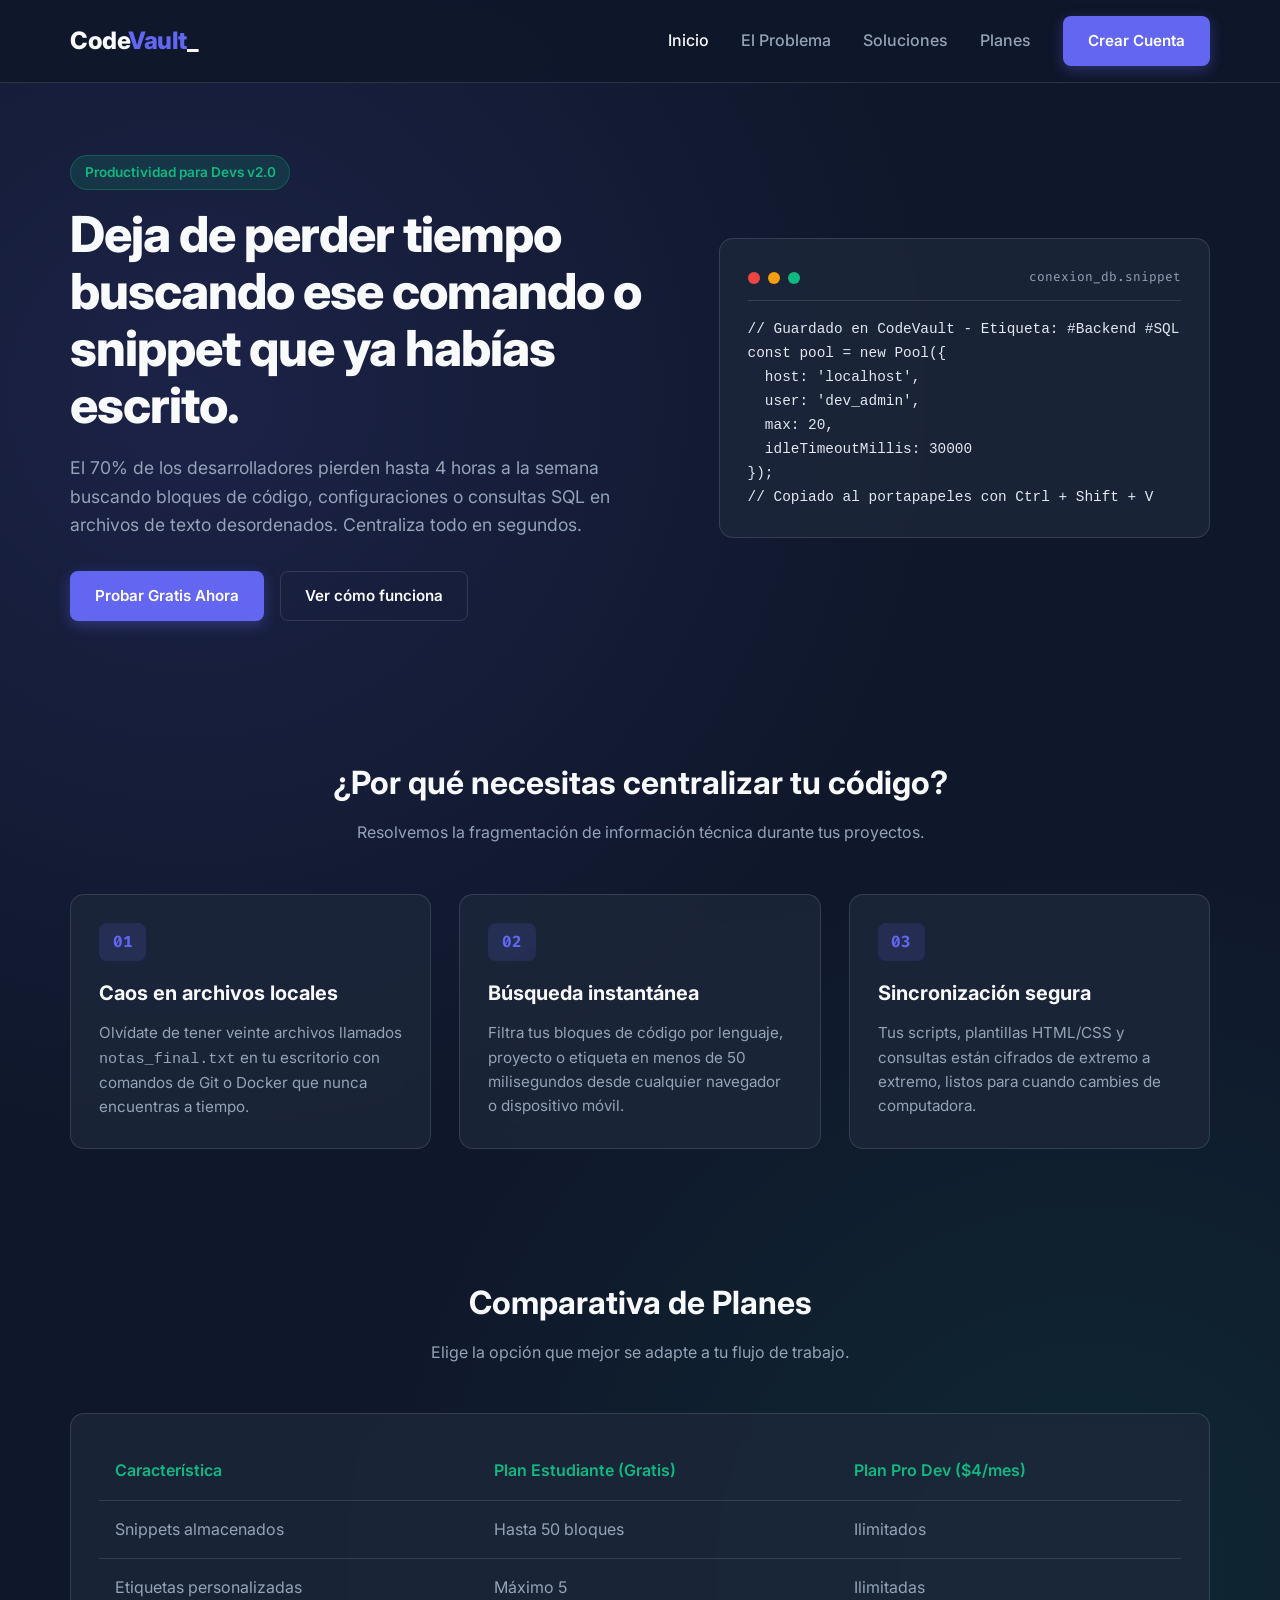
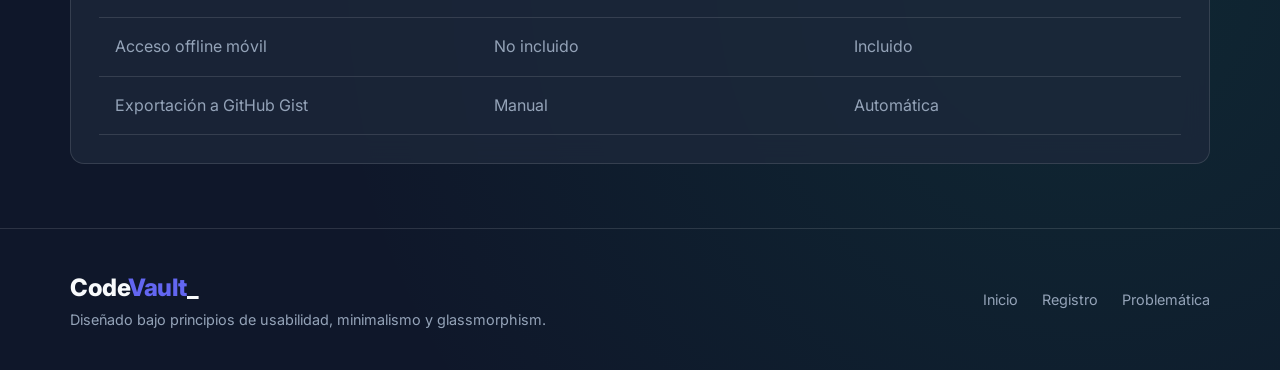
==== index.html @ 7f3944ed "Agregación de proyecto personal IHC" ====
<!DOCTYPE html>
<html lang="es">
<head>
    <meta charset="UTF-8">
    <meta name="viewport" content="width=device-width, initial-scale=1.0">
    <title>CodeVault | Gestor de Snippets para Desarrolladores</title>
    <!-- Tipografías legibles con jerarquía visual -->
    <link href="https://fonts.googleapis.com/css2?family=Inter:wght@400;600;800&family=Fira+Code:wght@400;500&display=swap" rel="stylesheet">
    <!-- Los dos archivos CSS requeridos -->
    <link rel="stylesheet" href="global.css">
    <link rel="stylesheet" href="pages.css">
</head>
<body>

    <header class="navbar">
        <div class="container nav-container">
            <a href="index.html" class="logo">Code<span>Vault</span>_</a>
            
            <!-- Truco CSS para Menú Hamburguesa sin JS -->
            <input type="checkbox" id="menu-toggle" class="menu-checkbox">
            <label for="menu-toggle" class="hamburger-btn" aria-label="Abrir menú">
                <span class="bar"></span>
                <span class="bar"></span>
                <span class="bar"></span>
            </label>

            <nav class="nav-menu">
                <ul class="nav-list">
                    <li><a href="index.html" class="active">Inicio</a></li>
                    <li><a href="#problema">El Problema</a></li>
                    <li><a href="#funciones">Soluciones</a></li>
                    <li><a href="#planes">Planes</a></li>
                    <li><a href="registro.html" class="btn btn-primary">Crear Cuenta</a></li>
                </ul>
            </nav>
        </div>
    </header>

    <main>
        <!-- Hero Section -->
        <section class="hero container">
            <div class="hero-content">
                <span class="badge">Productividad para Devs v2.0</span>
                <h1>Deja de perder tiempo buscando ese comando o snippet que ya habías escrito.</h1>
                <p>El 70% de los desarrolladores pierden hasta 4 horas a la semana buscando bloques de código, configuraciones o consultas SQL en archivos de texto desordenados. Centraliza todo en segundos.</p>
                <div class="hero-btns">
                    <a href="registro.html" class="btn btn-primary">Probar Gratis Ahora</a>
                    <a href="#problema" class="btn btn-outline">Ver cómo funciona</a>
                </div>
            </div>

            <div class="hero-visual glass-card">
                <div class="code-header">
                    <span class="dot red"></span>
                    <span class="dot yellow"></span>
                    <span class="dot green"></span>
                    <span class="filename">conexion_db.snippet</span>
                </div>
                <pre><code>// Guardado en CodeVault - Etiqueta: #Backend #SQL
const pool = new Pool({
  host: 'localhost',
  user: 'dev_admin',
  max: 20,
  idleTimeoutMillis: 30000
});
// Copiado al portapapeles con Ctrl + Shift + V</code></pre>
            </div>
        </section>

        <!-- Sección El Problema y Solución -->
        <section id="problema" class="section container">
            <div class="section-header">
                <h2>¿Por qué necesitas centralizar tu código?</h2>
                <p>Resolvemos la fragmentación de información técnica durante tus proyectos.</p>
            </div>

            <div class="grid-cards">
                <article class="glass-card feature-card">
                    <div class="icon-box">01</div>
                    <h3>Caos en archivos locales</h3>
                    <p>Olvídate de tener veinte archivos llamados <code>notas_final.txt</code> en tu escritorio con comandos de Git o Docker que nunca encuentras a tiempo.</p>
                </article>

                <article class="glass-card feature-card" id="funciones">
                    <div class="icon-box">02</div>
                    <h3>Búsqueda instantánea</h3>
                    <p>Filtra tus bloques de código por lenguaje, proyecto o etiqueta en menos de 50 milisegundos desde cualquier navegador o dispositivo móvil.</p>
                </article>

                <article class="glass-card feature-card">
                    <div class="icon-box">03</div>
                    <h3>Sincronización segura</h3>
                    <p>Tus scripts, plantillas HTML/CSS y consultas están cifrados de extremo a extremo, listos para cuando cambies de computadora.</p>
                </article>
            </div>
        </section>

        <!-- Sección Tabla Comparativa (Principio básico HTML) -->
        <section id="planes" class="section container">
            <div class="section-header">
                <h2>Comparativa de Planes</h2>
                <p>Elige la opción que mejor se adapte a tu flujo de trabajo.</p>
            </div>

            <div class="table-responsive glass-card">
                <table class="pricing-table">
                    <thead>
                        <tr>
                            <th>Característica</th>
                            <th>Plan Estudiante (Gratis)</th>
                            <th>Plan Pro Dev ($4/mes)</th>
                        </tr>
                    </thead>
                    <tbody>
                        <tr>
                            <td>Snippets almacenados</td>
                            <td>Hasta 50 bloques</td>
                            <td>Ilimitados</td>
                        </tr>
                        <tr>
                            <td>Etiquetas personalizadas</td>
                            <td>Máximo 5</td>
                            <td>Ilimitadas</td>
                        </tr>
                        <tr>
                            <td>Acceso offline móvil</td>
                            <td>No incluido</td>
                            <td>Incluido</td>
                        </tr>
                        <tr>
                            <td>Exportación a GitHub Gist</td>
                            <td>Manual</td>
                            <td>Automática</td>
                        </tr>
                    </tbody>
                </table>
            </div>
        </section>
    </main>

    <footer class="footer">
        <div class="container footer-content">
            <div>
                <a href="index.html" class="logo">Code<span>Vault</span>_</a>
                <p>Diseñado bajo principios de usabilidad, minimalismo y glassmorphism.</p>
            </div>
            <div class="footer-links">
                <a href="index.html">Inicio</a>
                <a href="registro.html">Registro</a>
                <a href="#problema">Problemática</a>
            </div>
        </div>
    </footer>

</body>
</html>
---- global.css ----
/* ==========================================================================
   1. VARIABLES Y PSICOLOGÍA DEL COLOR
   - Azul Oscuro (#0F172A): Seguridad, tecnología y reducción de fatiga visual.
   - Índigo (#6366F1): Innovación, enfoque e inteligencia.
   - Esmeralda (#10B981): Acción positiva, éxito y claridad en llamados a la acción.
   ========================================================================== */
:root {
    --bg-main: #0f172a;
    --bg-glass: rgba(30, 41, 59, 0.75);
    --text-primary: #f8fafc;
    --text-secondary: #94a3b8;
    --accent-indigo: #6366f1;
    --accent-indigo-hover: #4f46e5;
    --accent-emerald: #10b981;
    --border-glass: rgba(255, 255, 255, 0.12);
    --font-sans: 'Inter', system-ui, -apple-system, sans-serif;
    --font-mono: 'Fira Code', monospace;
}

* {
    margin: 0;
    padding: 0;
    box-sizing: border-box;
}

html {
    scroll-behavior: smooth;
}

body {
    font-family: var(--font-sans);
    background-color: var(--bg-main);
    background-image: radial-gradient(circle at 15% 20%, rgba(99, 102, 241, 0.15) 0%, transparent 40%),
                      radial-gradient(circle at 85% 80%, rgba(16, 185, 129, 0.1) 0%, transparent 40%);
    color: var(--text-primary);
    line-height: 1.6;
    min-height: 100vh;
    display: flex;
    flex-direction: column;
}

.container {
    width: 90%;
    max-width: 1140px;
    margin: 0 auto;
}

/* ==========================================================================
   2. BOTONES Y ELEMENTOS COMUNES (Jerarquía Visual)
   ========================================================================== */
.btn {
    display: inline-block;
    padding: 0.75rem 1.5rem;
    border-radius: 8px;
    font-weight: 600;
    text-decoration: none;
    transition: all 0.25s ease;
    cursor: pointer;
    border: 1px solid transparent;
    font-size: 0.95rem;
    text-align: center;
}

.btn-primary {
    background-color: var(--accent-indigo);
    color: #ffffff;
    box-shadow: 0 4px 14px rgba(99, 102, 241, 0.35);
}

.btn-primary:hover {
    background-color: var(--accent-indigo-hover);
    transform: translateY(-2px);
}

.btn-outline {
    background-color: transparent;
    border-color: var(--border-glass);
    color: var(--text-primary);
}

.btn-outline:hover {
    background-color: rgba(255, 255, 255, 0.05);
    border-color: var(--text-secondary);
}

.badge {
    display: inline-block;
    padding: 0.35rem 0.85rem;
    background: rgba(16, 185, 129, 0.15);
    color: var(--accent-emerald);
    border: 1px solid rgba(16, 185, 129, 0.3);
    border-radius: 50px;
    font-size: 0.85rem;
    font-weight: 600;
    margin-bottom: 1rem;
}

/* Tendencia de diseño: Glassmorphism */
.glass-card {
    background: var(--bg-glass);
    backdrop-filter: blur(12px);
    -webkit-backdrop-filter: blur(12px);
    border: 1px solid var(--border-glass);
    border-radius: 14px;
    padding: 1.75rem;
}

/* ==========================================================================
   3. NAVBAR Y MENÚ HAMBURGUESA (100% CSS, SIN JAVASCRIPT)
   ========================================================================== */
.navbar {
    position: sticky;
    top: 0;
    z-index: 100;
    background: rgba(15, 23, 42, 0.85);
    backdrop-filter: blur(10px);
    border-bottom: 1px solid var(--border-glass);
    padding: 1rem 0;
}

.nav-container {
    display: flex;
    justify-content: space-between;
    align-items: center;
}

.logo {
    font-size: 1.5rem;
    font-weight: 800;
    color: var(--text-primary);
    text-decoration: none;
    letter-spacing: -0.5px;
}

.logo span {
    color: var(--accent-indigo);
}

.nav-list {
    display: flex;
    align-items: center;
    list-style: none;
    gap: 2rem;
}

.nav-list a:not(.btn) {
    color: var(--text-secondary);
    text-decoration: none;
    font-weight: 500;
    transition: color 0.2s;
}

.nav-list a:not(.btn):hover,
.nav-list a.active:not(.btn) {
    color: var(--text-primary);
}

/* Ocultar el checkbox del menú hamburguesa */
.menu-checkbox {
    display: none;
}

.hamburger-btn {
    display: none;
    flex-direction: column;
    gap: 5px;
    cursor: pointer;
    padding: 5px;
}

.hamburger-btn .bar {
    width: 26px;
    height: 3px;
    background-color: var(--text-primary);
    border-radius: 3px;
    transition: all 0.3s ease;
}

/* ==========================================================================
   4. FOOTER
   ========================================================================== */
.footer {
    margin-top: auto;
    border-top: 1px solid var(--border-glass);
    padding: 2.5rem 0;
    color: var(--text-secondary);
    font-size: 0.9rem;
}

.footer-content {
    display: flex;
    justify-content: space-between;
    align-items: center;
    flex-wrap: wrap;
    gap: 1.5rem;
}

.footer-links {
    display: flex;
    gap: 1.5rem;
}

.footer-links a {
    color: var(--text-secondary);
    text-decoration: none;
}

.footer-links a:hover {
    color: var(--text-primary);
}

/* ==========================================================================
   5. MEDIA QUERIES (Menú Móvil Hamburguesa)
   ========================================================================== */
@media (max-width: 768px) {
    .hamburger-btn {
        display: flex;
    }

    .nav-menu {
        position: absolute;
        top: 100%;
        left: 0;
        width: 100%;
        background: #0f172a;
        border-bottom: 1px solid var(--border-glass);
        max-height: 0;
        overflow: hidden;
        transition: max-height 0.35s ease-out;
    }

    .nav-list {
        flex-direction: column;
        padding: 1.5rem;
        gap: 1.25rem;
        align-items: stretch;
        text-align: center;
    }

    /* Cuando se hace clic en el label, el checkbox se marca y despliega el menú */
    .menu-checkbox:checked ~ .nav-menu {
        max-height: 380px;
    }

    /* Animación de las barras a una "X" */
    .menu-checkbox:checked ~ .hamburger-btn .bar:nth-child(1) {
        transform: translateY(8px) rotate(45deg);
    }
    .menu-checkbox:checked ~ .hamburger-btn .bar:nth-child(2) {
        opacity: 0;
    }
    .menu-checkbox:checked ~ .hamburger-btn .bar:nth-child(3) {
        transform: translateY(-8px) rotate(-45deg);
    }
}
---- pages.css ----
/* ==========================================================================
   1. SECCIÓN HERO Y BLOQUE DE CÓDIGO
   ========================================================================== */
.hero {
    display: grid;
    grid-template-columns: 1.1fr 0.9fr;
    gap: 3rem;
    align-items: center;
    padding: 4.5rem 0;
}

.hero-content h1 {
    font-size: clamp(2rem, 4vw, 3.1rem);
    font-weight: 800;
    line-height: 1.15;
    margin-bottom: 1.25rem;
    letter-spacing: -1px;
}

.hero-content p {
    color: var(--text-secondary);
    font-size: 1.1rem;
    margin-bottom: 2rem;
}

.hero-btns {
    display: flex;
    gap: 1rem;
    flex-wrap: wrap;
}

.code-header {
    display: flex;
    align-items: center;
    gap: 8px;
    margin-bottom: 1rem;
    padding-bottom: 0.75rem;
    border-bottom: 1px solid var(--border-glass);
}

.dot {
    width: 12px;
    height: 12px;
    border-radius: 50%;
}
.dot.red { background-color: #ef4444; }
.dot.yellow { background-color: #f59e0b; }
.dot.green { background-color: #10b981; }

.filename {
    margin-left: auto;
    font-family: var(--font-mono);
    font-size: 0.8rem;
    color: var(--text-secondary);
}

pre {
    overflow-x: auto;
    font-family: var(--font-mono);
    font-size: 0.9rem;
    color: #e2e8f0;
}

/* ==========================================================================
   2. GRILLA DE CARACTERÍSTICAS Y TABLA
   ========================================================================== */
.section {
    padding: 4rem 0;
}

.section-header {
    text-align: center;
    max-width: 650px;
    margin: 0 auto 3rem;
}

.section-header h2 {
    font-size: 2rem;
    margin-bottom: 0.75rem;
}

.section-header p {
    color: var(--text-secondary);
}

.grid-cards {
    display: grid;
    grid-template-columns: repeat(auto-fit, minmax(280px, 1fr));
    gap: 1.75rem;
}

.feature-card .icon-box {
    display: inline-block;
    font-family: var(--font-mono);
    font-weight: 700;
    color: var(--accent-indigo);
    background: rgba(99, 102, 241, 0.15);
    padding: 0.4rem 0.85rem;
    border-radius: 8px;
    margin-bottom: 1rem;
}

.feature-card h3 {
    margin-bottom: 0.75rem;
    font-size: 1.25rem;
}

.feature-card p {
    color: var(--text-secondary);
    font-size: 0.95rem;
}

/* Tabla responsive */
.table-responsive {
    overflow-x: auto;
}

.pricing-table {
    width: 100%;
    border-collapse: collapse;
    text-align: left;
}

.pricing-table th,
.pricing-table td {
    padding: 1rem;
    border-bottom: 1px solid var(--border-glass);
}

.pricing-table th {
    color: var(--accent-emerald);
    font-weight: 600;
}

.pricing-table td {
    color: var(--text-secondary);
}

/* ==========================================================================
   3. PÁGINA DE REGISTRO Y FORMULARIO
   ========================================================================== */
.form-wrapper {
    display: grid;
    grid-template-columns: 1fr 1fr;
    gap: 3.5rem;
    align-items: start;
}

.form-info h1 {
    font-size: 2.25rem;
    line-height: 1.2;
    margin-bottom: 1rem;
}

.form-info p {
    color: var(--text-secondary);
    margin-bottom: 2rem;
}

.benefit-list {
    list-style: none;
    display: flex;
    flex-direction: column;
    gap: 1rem;
}

.auth-form h2 {
    margin-bottom: 1.5rem;
    font-size: 1.5rem;
}

.form-group {
    margin-bottom: 1.25rem;
    display: flex;
    flex-direction: column;
    gap: 0.5rem;
}

.form-group label,
.fieldset-radio legend {
    font-size: 0.9rem;
    font-weight: 600;
    color: var(--text-primary);
}

.form-group input[type="text"],
.form-group input[type="email"],
.form-group select,
.form-group textarea {
    width: 100%;
    padding: 0.75rem 1rem;
    border-radius: 8px;
    border: 1px solid var(--border-glass);
    background: rgba(15, 23, 42, 0.7);
    color: var(--text-primary);
    font-family: var(--font-sans);
    font-size: 0.95rem;
}

.form-group input:focus,
.form-group select:focus,
.form-group textarea:focus {
    outline: none;
    border-color: var(--accent-indigo);
}

.fieldset-radio {
    border: 1px solid var(--border-glass);
    border-radius: 8px;
    padding: 0.75rem 1rem;
    display: flex;
    flex-direction: row;
    gap: 1.5rem;
}

.radio-label {
    display: flex;
    align-items: center;
    gap: 0.5rem;
    cursor: pointer;
    font-weight: 400 !important;
}

.checkbox-group {
    flex-direction: row;
    align-items: center;
    gap: 0.75rem;
}

.btn-block {
    width: 100%;
    margin-top: 0.5rem;
}

/* ==========================================================================
   4. RESPONSIVE DESIGN (Móviles y Tablets)
   ========================================================================== */
@media (max-width: 860px) {
    .hero,
    .form-wrapper {
        grid-template-columns: 1fr;
        gap: 2.5rem;
    }

    .hero {
        padding: 2.5rem 0;
        text-align: center;
    }

    .hero-btns {
        justify-content: center;
    }

    .code-header {
        text-align: left;
    }

    pre {
        text-align: left;
    }
}
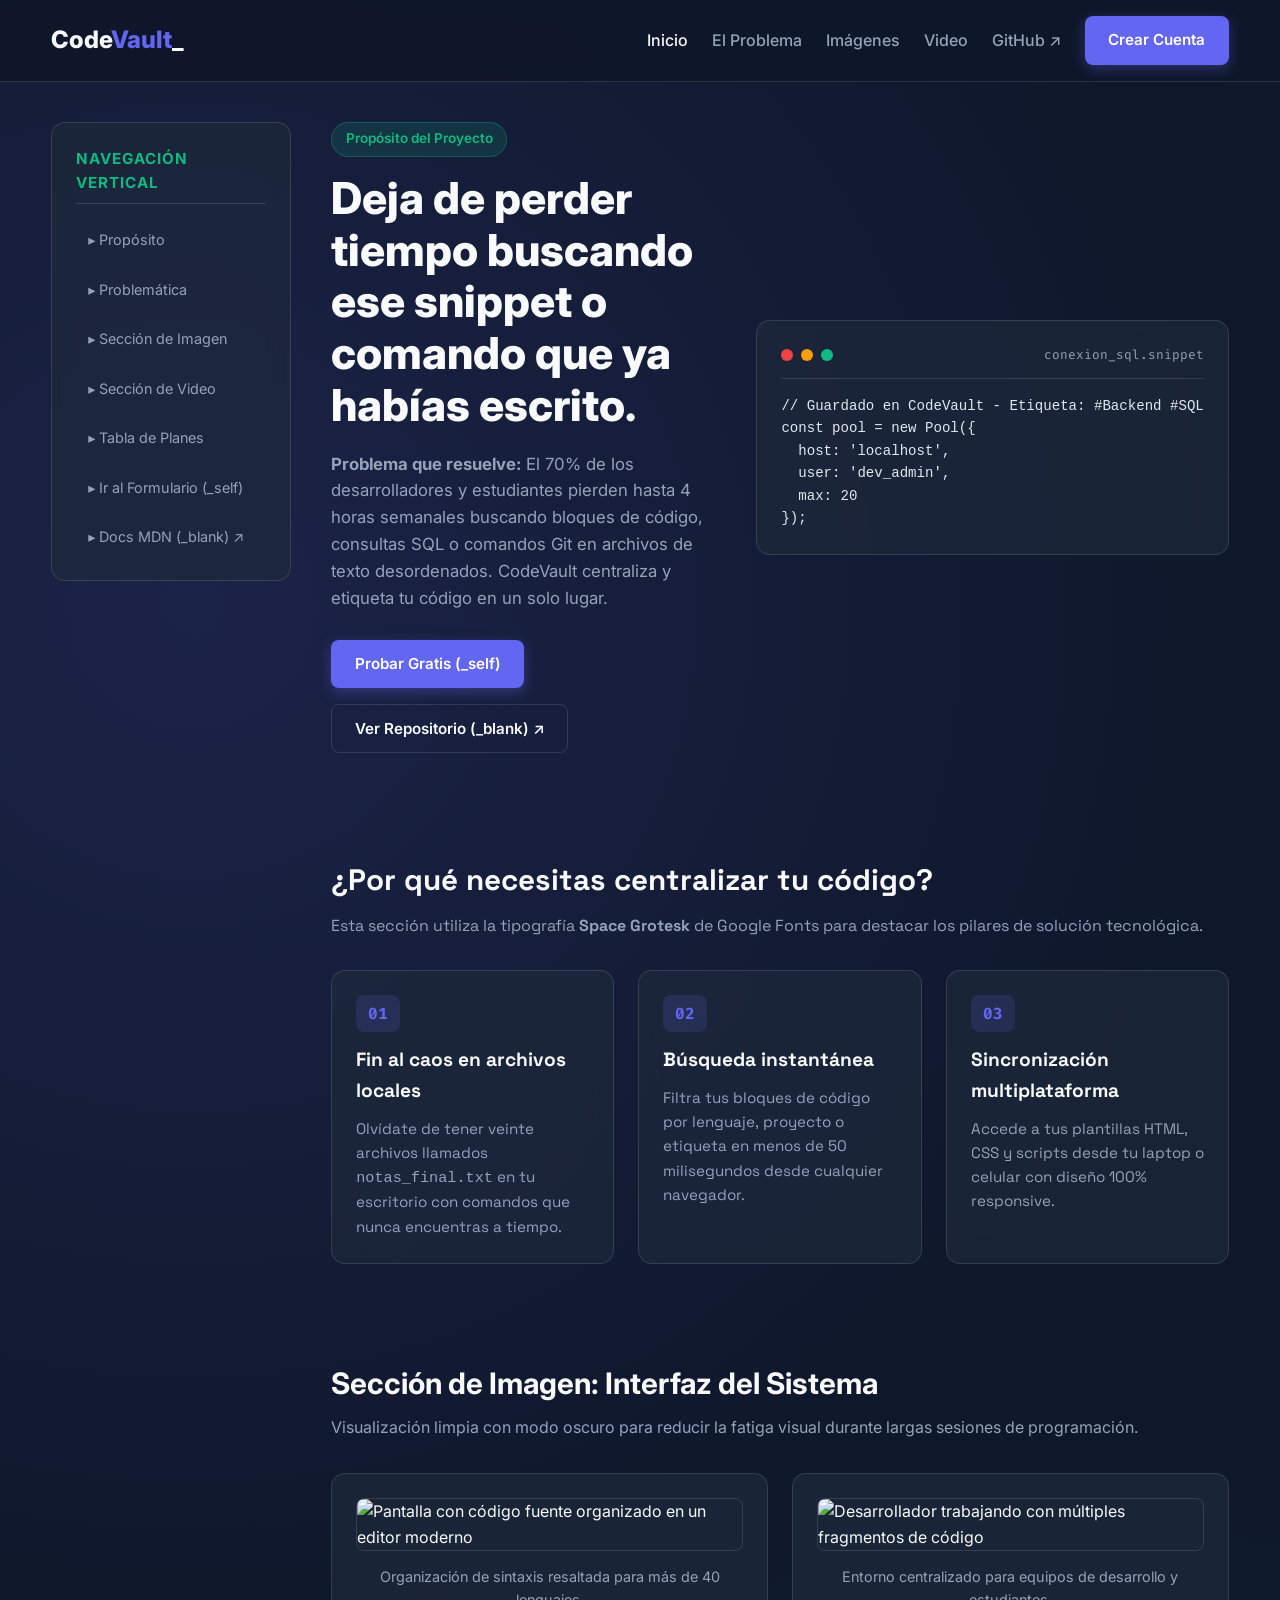
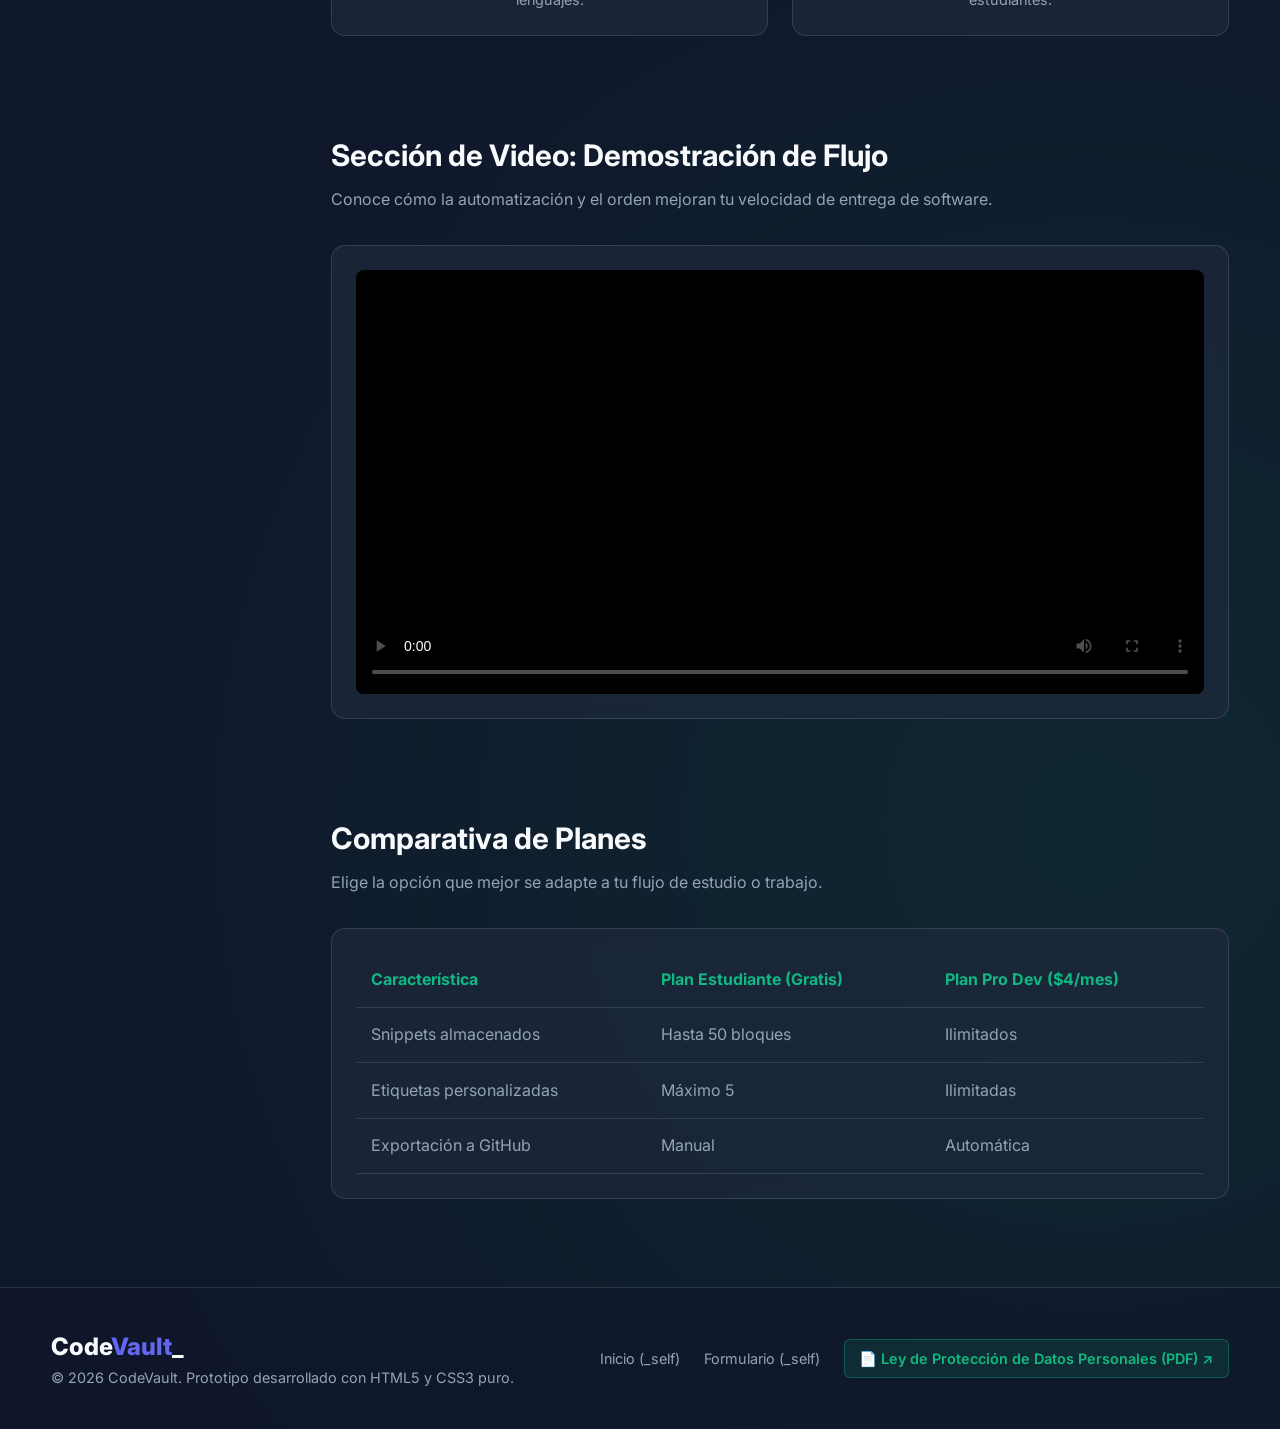
==== commit bb372cc1: "Prototipo Landing Page completo" ====
--- a/index.html
+++ b/index.html
@@ -4,19 +4,19 @@
     <meta charset="UTF-8">
     <meta name="viewport" content="width=device-width, initial-scale=1.0">
     <title>CodeVault | Gestor de Snippets para Desarrolladores</title>
-    <!-- Tipografías legibles con jerarquía visual -->
-    <link href="https://fonts.googleapis.com/css2?family=Inter:wght@400;600;800&family=Fira+Code:wght@400;500&display=swap" rel="stylesheet">
-    <!-- Los dos archivos CSS requeridos -->
+    <!-- Google Fonts: Inter (General), Space Grotesk (Sección Problema) y Fira Code (Código) -->
+    <link href="https://fonts.googleapis.com/css2?family=Fira+Code:wght@400;500&family=Inter:wght@400;600;800&family=Space+Grotesk:wght@500;700&display=swap" rel="stylesheet">
+    <!-- 2 Hojas de estilo -->
     <link rel="stylesheet" href="global.css">
     <link rel="stylesheet" href="pages.css">
 </head>
 <body>
 
+    <!-- MENÚ HORIZONTAL + MENÚ HAMBURGUESA -->
     <header class="navbar">
         <div class="container nav-container">
-            <a href="index.html" class="logo">Code<span>Vault</span>_</a>
+            <a href="index.html" target="_self" class="logo">Code<span>Vault</span>_</a>
             
-            <!-- Truco CSS para Menú Hamburguesa sin JS -->
             <input type="checkbox" id="menu-toggle" class="menu-checkbox">
             <label for="menu-toggle" class="hamburger-btn" aria-label="Abrir menú">
                 <span class="bar"></span>
@@ -24,130 +24,183 @@
                 <span class="bar"></span>
             </label>
 
-            <nav class="nav-menu">
+            <nav class="nav-menu" aria-label="Menú Principal Horizontal">
                 <ul class="nav-list">
-                    <li><a href="index.html" class="active">Inicio</a></li>
-                    <li><a href="#problema">El Problema</a></li>
-                    <li><a href="#funciones">Soluciones</a></li>
-                    <li><a href="#planes">Planes</a></li>
-                    <li><a href="registro.html" class="btn btn-primary">Crear Cuenta</a></li>
+                    <li><a href="index.html" target="_self" class="active">Inicio</a></li>
+                    <li><a href="#problema" target="_self">El Problema</a></li>
+                    <li><a href="#galeria" target="_self">Imágenes</a></li>
+                    <li><a href="#demo" target="_self">Video</a></li>
+                    <li><a href="https://github.com/" target="_blank" rel="noopener noreferrer">GitHub ↗</a></li>
+                    <li><a href="registro.html" target="_self" class="btn btn-primary">Crear Cuenta</a></li>
                 </ul>
             </nav>
         </div>
     </header>
 
-    <main>
-        <!-- Hero Section -->
-        <section class="hero container">
-            <div class="hero-content">
-                <span class="badge">Productividad para Devs v2.0</span>
-                <h1>Deja de perder tiempo buscando ese comando o snippet que ya habías escrito.</h1>
-                <p>El 70% de los desarrolladores pierden hasta 4 horas a la semana buscando bloques de código, configuraciones o consultas SQL en archivos de texto desordenados. Centraliza todo en segundos.</p>
-                <div class="hero-btns">
-                    <a href="registro.html" class="btn btn-primary">Probar Gratis Ahora</a>
-                    <a href="#problema" class="btn btn-outline">Ver cómo funciona</a>
-                </div>
-            </div>
-
-            <div class="hero-visual glass-card">
-                <div class="code-header">
-                    <span class="dot red"></span>
-                    <span class="dot yellow"></span>
-                    <span class="dot green"></span>
-                    <span class="filename">conexion_db.snippet</span>
-                </div>
-                <pre><code>// Guardado en CodeVault - Etiqueta: #Backend #SQL
+    <!-- LAYOUT CON MENÚ VERTICAL + CONTENIDO PRINCIPAL -->
+    <div class="container main-layout">
+        
+        <!-- MENÚ VERTICAL (SIDEBAR) -->
+        <aside class="vertical-sidebar glass-card">
+            <h2 class="sidebar-title">Navegación Vertical</h2>
+            <nav aria-label="Menú Secundario Vertical">
+                <ul class="vertical-nav-list">
+                    <li><a href="#inicio" target="_self">▸ Propósito</a></li>
+                    <li><a href="#problema" target="_self">▸ Problemática</a></li>
+                    <li><a href="#galeria" target="_self">▸ Sección de Imagen</a></li>
+                    <li><a href="#demo" target="_self">▸ Sección de Video</a></li>
+                    <li><a href="#planes" target="_self">▸ Tabla de Planes</a></li>
+                    <li><a href="registro.html" target="_self">▸ Ir al Formulario (_self)</a></li>
+                    <li><a href="https://developer.mozilla.org/es/" target="_blank" rel="noopener noreferrer">▸ Docs MDN (_blank) ↗</a></li>
+                </ul>
+            </nav>
+        </aside>
+
+        <main class="content-area">
+            <!-- HERO: PROPÓSITO Y PROBLEMA QUE RESUELVE -->
+            <section id="inicio" class="hero">
+                <div class="hero-content">
+                    <span class="badge">Propósito del Proyecto</span>
+                    <h1>Deja de perder tiempo buscando ese snippet o comando que ya habías escrito.</h1>
+                    <p><strong>Problema que resuelve:</strong> El 70% de los desarrolladores y estudiantes pierden hasta 4 horas semanales buscando bloques de código, consultas SQL o comandos Git en archivos de texto desordenados. CodeVault centraliza y etiqueta tu código en un solo lugar.</p>
+                    <div class="hero-btns">
+                        <!-- Enlace con target="_self" -->
+                        <a href="registro.html" target="_self" class="btn btn-primary">Probar Gratis (_self)</a>
+                        <!-- Enlace con target="_blank" -->
+                        <a href="https://github.com/" target="_blank" rel="noopener noreferrer" class="btn btn-outline">Ver Repositorio (_blank) ↗</a>
+                    </div>
+                </div>
+
+                <div class="hero-visual glass-card">
+                    <div class="code-header">
+                        <span class="dot red"></span>
+                        <span class="dot yellow"></span>
+                        <span class="dot green"></span>
+                        <span class="filename">conexion_sql.snippet</span>
+                    </div>
+                    <pre><code>// Guardado en CodeVault - Etiqueta: #Backend #SQL
 const pool = new Pool({
   host: 'localhost',
   user: 'dev_admin',
-  max: 20,
-  idleTimeoutMillis: 30000
-});
-// Copiado al portapapeles con Ctrl + Shift + V</code></pre>
-            </div>
-        </section>
-
-        <!-- Sección El Problema y Solución -->
-        <section id="problema" class="section container">
-            <div class="section-header">
-                <h2>¿Por qué necesitas centralizar tu código?</h2>
-                <p>Resolvemos la fragmentación de información técnica durante tus proyectos.</p>
-            </div>
-
-            <div class="grid-cards">
-                <article class="glass-card feature-card">
-                    <div class="icon-box">01</div>
-                    <h3>Caos en archivos locales</h3>
-                    <p>Olvídate de tener veinte archivos llamados <code>notas_final.txt</code> en tu escritorio con comandos de Git o Docker que nunca encuentras a tiempo.</p>
-                </article>
-
-                <article class="glass-card feature-card" id="funciones">
-                    <div class="icon-box">02</div>
-                    <h3>Búsqueda instantánea</h3>
-                    <p>Filtra tus bloques de código por lenguaje, proyecto o etiqueta en menos de 50 milisegundos desde cualquier navegador o dispositivo móvil.</p>
-                </article>
-
-                <article class="glass-card feature-card">
-                    <div class="icon-box">03</div>
-                    <h3>Sincronización segura</h3>
-                    <p>Tus scripts, plantillas HTML/CSS y consultas están cifrados de extremo a extremo, listos para cuando cambies de computadora.</p>
-                </article>
-            </div>
-        </section>
-
-        <!-- Sección Tabla Comparativa (Principio básico HTML) -->
-        <section id="planes" class="section container">
-            <div class="section-header">
-                <h2>Comparativa de Planes</h2>
-                <p>Elige la opción que mejor se adapte a tu flujo de trabajo.</p>
-            </div>
-
-            <div class="table-responsive glass-card">
-                <table class="pricing-table">
-                    <thead>
-                        <tr>
-                            <th>Característica</th>
-                            <th>Plan Estudiante (Gratis)</th>
-                            <th>Plan Pro Dev ($4/mes)</th>
-                        </tr>
-                    </thead>
-                    <tbody>
-                        <tr>
-                            <td>Snippets almacenados</td>
-                            <td>Hasta 50 bloques</td>
-                            <td>Ilimitados</td>
-                        </tr>
-                        <tr>
-                            <td>Etiquetas personalizadas</td>
-                            <td>Máximo 5</td>
-                            <td>Ilimitadas</td>
-                        </tr>
-                        <tr>
-                            <td>Acceso offline móvil</td>
-                            <td>No incluido</td>
-                            <td>Incluido</td>
-                        </tr>
-                        <tr>
-                            <td>Exportación a GitHub Gist</td>
-                            <td>Manual</td>
-                            <td>Automática</td>
-                        </tr>
-                    </tbody>
-                </table>
-            </div>
-        </section>
-    </main>
-
+  max: 20
+});</code></pre>
+                </div>
+            </section>
+
+            <!-- SECCIÓN CON FUENTE DIFERENTE DE GOOGLE FONTS (Space Grotesk) -->
+            <section id="problema" class="section special-font-section">
+                <div class="section-header">
+                    <h2>¿Por qué necesitas centralizar tu código?</h2>
+                    <p>Esta sección utiliza la tipografía <strong>Space Grotesk</strong> de Google Fonts para destacar los pilares de solución tecnológica.</p>
+                </div>
+
+                <div class="grid-cards">
+                    <article class="glass-card feature-card">
+                        <div class="icon-box">01</div>
+                        <h3>Fin al caos en archivos locales</h3>
+                        <p>Olvídate de tener veinte archivos llamados <code>notas_final.txt</code> en tu escritorio con comandos que nunca encuentras a tiempo.</p>
+                    </article>
+
+                    <article class="glass-card feature-card">
+                        <div class="icon-box">02</div>
+                        <h3>Búsqueda instantánea</h3>
+                        <p>Filtra tus bloques de código por lenguaje, proyecto o etiqueta en menos de 50 milisegundos desde cualquier navegador.</p>
+                    </article>
+
+                    <article class="glass-card feature-card">
+                        <div class="icon-box">03</div>
+                        <h3>Sincronización multiplataforma</h3>
+                        <p>Accede a tus plantillas HTML, CSS y scripts desde tu laptop o celular con diseño 100% responsive.</p>
+                    </article>
+                </div>
+            </section>
+
+            <!-- SECCIÓN DE IMAGEN -->
+            <section id="galeria" class="section">
+                <div class="section-header">
+                    <h2>Sección de Imagen: Interfaz del Sistema</h2>
+                    <p>Visualización limpia con modo oscuro para reducir la fatiga visual durante largas sesiones de programación.</p>
+                </div>
+
+                <div class="image-grid">
+                    <figure class="glass-card image-card">
+                        <img src="https://images.unsplash.com/photo-1555066931-4365d14bab8c?auto=format&fit=crop&w=800&q=80" alt="Pantalla con código fuente organizado en un editor moderno">
+                        <figcaption>Organización de sintaxis resaltada para más de 40 lenguajes.</figcaption>
+                    </figure>
+                    <figure class="glass-card image-card">
+                        <img src="https://images.unsplash.com/photo-1461749280684-dccba630e2f6?auto=format&fit=crop&w=800&q=80" alt="Desarrollador trabajando con múltiples fragmentos de código">
+                        <figcaption>Entorno centralizado para equipos de desarrollo y estudiantes.</figcaption>
+                    </figure>
+                </div>
+            </section>
+
+            <!-- SECCIÓN DE VIDEO -->
+            <section id="demo" class="section">
+                <div class="section-header">
+                    <h2>Sección de Video: Demostración de Flujo</h2>
+                    <p>Conoce cómo la automatización y el orden mejoran tu velocidad de entrega de software.</p>
+                </div>
+
+                <div class="glass-card video-wrapper">
+                    <video controls preload="metadata" poster="https://images.unsplash.com/photo-1526374965328-7f61d4dc18c5?auto=format&fit=crop&w=1000&q=80">
+                        <source src="https://www.w3schools.com/html/mov_bbb.mp4" type="video/mp4">
+                        Tu navegador no soporta la reproducción de video HTML5.
+                    </video>
+                </div>
+            </section>
+
+            <!-- TABLA COMPARATIVA -->
+            <section id="planes" class="section">
+                <div class="section-header">
+                    <h2>Comparativa de Planes</h2>
+                    <p>Elige la opción que mejor se adapte a tu flujo de estudio o trabajo.</p>
+                </div>
+
+                <div class="table-responsive glass-card">
+                    <table class="pricing-table">
+                        <thead>
+                            <tr>
+                                <th>Característica</th>
+                                <th>Plan Estudiante (Gratis)</th>
+                                <th>Plan Pro Dev ($4/mes)</th>
+                            </tr>
+                        </thead>
+                        <tbody>
+                            <tr>
+                                <td>Snippets almacenados</td>
+                                <td>Hasta 50 bloques</td>
+                                <td>Ilimitados</td>
+                            </tr>
+                            <tr>
+                                <td>Etiquetas personalizadas</td>
+                                <td>Máximo 5</td>
+                                <td>Ilimitadas</td>
+                            </tr>
+                            <tr>
+                                <td>Exportación a GitHub</td>
+                                <td>Manual</td>
+                                <td>Automática</td>
+                            </tr>
+                        </tbody>
+                    </table>
+                </div>
+            </section>
+        </main>
+    </div>
+
+    <!-- PIE DE PÁGINA CON EL PDF DE LA LEY DE PROTECCIÓN DE DATOS -->
     <footer class="footer">
         <div class="container footer-content">
             <div>
-                <a href="index.html" class="logo">Code<span>Vault</span>_</a>
-                <p>Diseñado bajo principios de usabilidad, minimalismo y glassmorphism.</p>
+                <a href="index.html" target="_self" class="logo">Code<span>Vault</span>_</a>
+                <p>© 2026 CodeVault. Prototipo desarrollado con HTML5 y CSS3 puro.</p>
             </div>
             <div class="footer-links">
-                <a href="index.html">Inicio</a>
-                <a href="registro.html">Registro</a>
-                <a href="#problema">Problemática</a>
+                <a href="index.html" target="_self">Inicio (_self)</a>
+                <a href="registro.html" target="_self">Formulario (_self)</a>
+                <a href="https://www.minjus.gob.pe/wp-content/uploads/2013/04/LEY-29733.pdf" target="_blank" rel="noopener noreferrer" class="pdf-link">
+                    📄 Ley de Protección de Datos Personales (PDF) ↗
+                </a>
             </div>
         </div>
     </footer>
--- a/global.css
+++ b/global.css
@@ -1,9 +1,3 @@
-/* ==========================================================================
-   1. VARIABLES Y PSICOLOGÍA DEL COLOR
-   - Azul Oscuro (#0F172A): Seguridad, tecnología y reducción de fatiga visual.
-   - Índigo (#6366F1): Innovación, enfoque e inteligencia.
-   - Esmeralda (#10B981): Acción positiva, éxito y claridad en llamados a la acción.
-   ========================================================================== */
 :root {
     --bg-main: #0f172a;
     --bg-glass: rgba(30, 41, 59, 0.75);
@@ -14,6 +8,7 @@
     --accent-emerald: #10b981;
     --border-glass: rgba(255, 255, 255, 0.12);
     --font-sans: 'Inter', system-ui, -apple-system, sans-serif;
+    --font-special: 'Space Grotesk', sans-serif;
     --font-mono: 'Fira Code', monospace;
 }
 
@@ -40,17 +35,20 @@
 }
 
 .container {
-    width: 90%;
-    max-width: 1140px;
+    width: 92%;
+    max-width: 1200px;
     margin: 0 auto;
 }
 
-/* ==========================================================================
-   2. BOTONES Y ELEMENTOS COMUNES (Jerarquía Visual)
-   ========================================================================== */
+/* Fuente diferente de Google Fonts aplicada a una sección específica */
+.special-font-section {
+    font-family: var(--font-special);
+}
+
+/* Botones y utilidades */
 .btn {
     display: inline-block;
-    padding: 0.75rem 1.5rem;
+    padding: 0.7rem 1.4rem;
     border-radius: 8px;
     font-weight: 600;
     text-decoration: none;
@@ -95,24 +93,23 @@
     margin-bottom: 1rem;
 }
 
-/* Tendencia de diseño: Glassmorphism */
 .glass-card {
     background: var(--bg-glass);
     backdrop-filter: blur(12px);
     -webkit-backdrop-filter: blur(12px);
     border: 1px solid var(--border-glass);
     border-radius: 14px;
-    padding: 1.75rem;
+    padding: 1.5rem;
 }
 
 /* ==========================================================================
-   3. NAVBAR Y MENÚ HAMBURGUESA (100% CSS, SIN JAVASCRIPT)
+   MENÚ HORIZONTAL Y MENÚ HAMBURGUESA (SIN JS)
    ========================================================================== */
 .navbar {
     position: sticky;
     top: 0;
     z-index: 100;
-    background: rgba(15, 23, 42, 0.85);
+    background: rgba(15, 23, 42, 0.9);
     backdrop-filter: blur(10px);
     border-bottom: 1px solid var(--border-glass);
     padding: 1rem 0;
@@ -129,7 +126,6 @@
     font-weight: 800;
     color: var(--text-primary);
     text-decoration: none;
-    letter-spacing: -0.5px;
 }
 
 .logo span {
@@ -140,7 +136,7 @@
     display: flex;
     align-items: center;
     list-style: none;
-    gap: 2rem;
+    gap: 1.5rem;
 }
 
 .nav-list a:not(.btn) {
@@ -155,7 +151,6 @@
     color: var(--text-primary);
 }
 
-/* Ocultar el checkbox del menú hamburguesa */
 .menu-checkbox {
     display: none;
 }
@@ -177,7 +172,57 @@
 }
 
 /* ==========================================================================
-   4. FOOTER
+   LAYOUT PRINCIPAL Y MENÚ VERTICAL (SIDEBAR)
+   ========================================================================== */
+.main-layout {
+    display: grid;
+    grid-template-columns: 240px 1fr;
+    gap: 2.5rem;
+    padding-top: 2.5rem;
+    padding-bottom: 2.5rem;
+    align-items: start;
+}
+
+.vertical-sidebar {
+    position: sticky;
+    top: 90px;
+}
+
+.sidebar-title {
+    font-size: 0.95rem;
+    text-transform: uppercase;
+    letter-spacing: 1px;
+    color: var(--accent-emerald);
+    margin-bottom: 1rem;
+    padding-bottom: 0.5rem;
+    border-bottom: 1px solid var(--border-glass);
+}
+
+.vertical-nav-list {
+    list-style: none;
+    display: flex;
+    flex-direction: column;
+    gap: 0.65rem;
+}
+
+.vertical-nav-list a {
+    display: block;
+    padding: 0.5rem 0.75rem;
+    border-radius: 6px;
+    color: var(--text-secondary);
+    text-decoration: none;
+    font-size: 0.9rem;
+    transition: all 0.2s;
+}
+
+.vertical-nav-list a:hover {
+    background: rgba(99, 102, 241, 0.15);
+    color: var(--text-primary);
+    transform: translateX(4px);
+}
+
+/* ==========================================================================
+   FOOTER Y ENLACE AL PDF
    ========================================================================== */
 .footer {
     margin-top: auto;
@@ -185,6 +230,7 @@
     padding: 2.5rem 0;
     color: var(--text-secondary);
     font-size: 0.9rem;
+    background: rgba(15, 23, 42, 0.6);
 }
 
 .footer-content {
@@ -197,6 +243,8 @@
 
 .footer-links {
     display: flex;
+    align-items: center;
+    flex-wrap: wrap;
     gap: 1.5rem;
 }
 
@@ -209,9 +257,37 @@
     color: var(--text-primary);
 }
 
+.pdf-link {
+    background: rgba(16, 185, 129, 0.12);
+    color: var(--accent-emerald) !important;
+    border: 1px solid rgba(16, 185, 129, 0.35);
+    padding: 0.45rem 0.9rem;
+    border-radius: 6px;
+    font-weight: 600;
+}
+
+.pdf-link:hover {
+    background: rgba(16, 185, 129, 0.25);
+}
+
 /* ==========================================================================
-   5. MEDIA QUERIES (Menú Móvil Hamburguesa)
+   RESPONSIVE: MENÚ HAMBURGUESA Y ADAPTACIÓN DEL MENÚ VERTICAL
    ========================================================================== */
+@media (max-width: 900px) {
+    .main-layout {
+        grid-template-columns: 1fr;
+    }
+
+    .vertical-sidebar {
+        position: static;
+    }
+
+    .vertical-nav-list {
+        flex-direction: row;
+        flex-wrap: wrap;
+    }
+}
+
 @media (max-width: 768px) {
     .hamburger-btn {
         display: flex;
@@ -232,17 +308,15 @@
     .nav-list {
         flex-direction: column;
         padding: 1.5rem;
-        gap: 1.25rem;
+        gap: 1.15rem;
         align-items: stretch;
         text-align: center;
     }
 
-    /* Cuando se hace clic en el label, el checkbox se marca y despliega el menú */
     .menu-checkbox:checked ~ .nav-menu {
-        max-height: 380px;
-    }
-
-    /* Animación de las barras a una "X" */
+        max-height: 420px;
+    }
+
     .menu-checkbox:checked ~ .hamburger-btn .bar:nth-child(1) {
         transform: translateY(8px) rotate(45deg);
     }
--- a/pages.css
+++ b/pages.css
@@ -1,26 +1,25 @@
 /* ==========================================================================
-   1. SECCIÓN HERO Y BLOQUE DE CÓDIGO
+   1. SECCIÓN HERO
    ========================================================================== */
 .hero {
     display: grid;
-    grid-template-columns: 1.1fr 0.9fr;
-    gap: 3rem;
-    align-items: center;
-    padding: 4.5rem 0;
+    grid-template-columns: 1.15fr 0.85fr;
+    gap: 2.5rem;
+    align-items: center;
+    padding-bottom: 3.5rem;
 }
 
 .hero-content h1 {
-    font-size: clamp(2rem, 4vw, 3.1rem);
+    font-size: clamp(1.85rem, 3.5vw, 2.75rem);
     font-weight: 800;
-    line-height: 1.15;
-    margin-bottom: 1.25rem;
-    letter-spacing: -1px;
+    line-height: 1.18;
+    margin-bottom: 1.15rem;
 }
 
 .hero-content p {
     color: var(--text-secondary);
-    font-size: 1.1rem;
-    margin-bottom: 2rem;
+    font-size: 1.05rem;
+    margin-bottom: 1.75rem;
 }
 
 .hero-btns {
@@ -57,26 +56,24 @@
 pre {
     overflow-x: auto;
     font-family: var(--font-mono);
-    font-size: 0.9rem;
+    font-size: 0.88rem;
     color: #e2e8f0;
 }
 
 /* ==========================================================================
-   2. GRILLA DE CARACTERÍSTICAS Y TABLA
+   2. SECCIONES GENERALES, IMAGEN Y VIDEO
    ========================================================================== */
 .section {
-    padding: 4rem 0;
+    padding: 3rem 0;
 }
 
 .section-header {
-    text-align: center;
-    max-width: 650px;
-    margin: 0 auto 3rem;
+    margin-bottom: 2rem;
 }
 
 .section-header h2 {
-    font-size: 2rem;
-    margin-bottom: 0.75rem;
+    font-size: 1.85rem;
+    margin-bottom: 0.5rem;
 }
 
 .section-header p {
@@ -85,8 +82,8 @@
 
 .grid-cards {
     display: grid;
-    grid-template-columns: repeat(auto-fit, minmax(280px, 1fr));
-    gap: 1.75rem;
+    grid-template-columns: repeat(auto-fit, minmax(250px, 1fr));
+    gap: 1.5rem;
 }
 
 .feature-card .icon-box {
@@ -95,14 +92,14 @@
     font-weight: 700;
     color: var(--accent-indigo);
     background: rgba(99, 102, 241, 0.15);
-    padding: 0.4rem 0.85rem;
-    border-radius: 8px;
-    margin-bottom: 1rem;
+    padding: 0.35rem 0.75rem;
+    border-radius: 8px;
+    margin-bottom: 0.85rem;
 }
 
 .feature-card h3 {
-    margin-bottom: 0.75rem;
-    font-size: 1.25rem;
+    margin-bottom: 0.6rem;
+    font-size: 1.2rem;
 }
 
 .feature-card p {
@@ -110,7 +107,38 @@
     font-size: 0.95rem;
 }
 
-/* Tabla responsive */
+/* Sección de Imagen */
+.image-grid {
+    display: grid;
+    grid-template-columns: repeat(auto-fit, minmax(280px, 1fr));
+    gap: 1.5rem;
+}
+
+.image-card img {
+    width: 100%;
+    height: 220px;
+    object-fit: cover;
+    border-radius: 8px;
+    margin-bottom: 0.85rem;
+    border: 1px solid var(--border-glass);
+}
+
+.image-card figcaption {
+    font-size: 0.9rem;
+    color: var(--text-secondary);
+    text-align: center;
+}
+
+/* Sección de Video */
+.video-wrapper video {
+    width: 100%;
+    max-height: 440px;
+    border-radius: 8px;
+    background: #000;
+    display: block;
+}
+
+/* Tabla */
 .table-responsive {
     overflow-x: auto;
 }
@@ -123,13 +151,12 @@
 
 .pricing-table th,
 .pricing-table td {
-    padding: 1rem;
+    padding: 0.9rem;
     border-bottom: 1px solid var(--border-glass);
 }
 
 .pricing-table th {
     color: var(--accent-emerald);
-    font-weight: 600;
 }
 
 .pricing-table td {
@@ -137,47 +164,47 @@
 }
 
 /* ==========================================================================
-   3. PÁGINA DE REGISTRO Y FORMULARIO
+   3. FORMULARIO (SELECT, RADIO, CHECKBOX)
    ========================================================================== */
 .form-wrapper {
     display: grid;
-    grid-template-columns: 1fr 1fr;
-    gap: 3.5rem;
+    grid-template-columns: 1fr 1.1fr;
+    gap: 3rem;
     align-items: start;
 }
 
 .form-info h1 {
-    font-size: 2.25rem;
+    font-size: 2.1rem;
     line-height: 1.2;
     margin-bottom: 1rem;
 }
 
 .form-info p {
     color: var(--text-secondary);
-    margin-bottom: 2rem;
+    margin-bottom: 1.5rem;
 }
 
 .benefit-list {
     list-style: none;
     display: flex;
     flex-direction: column;
-    gap: 1rem;
+    gap: 0.85rem;
 }
 
 .auth-form h2 {
-    margin-bottom: 1.5rem;
-    font-size: 1.5rem;
+    margin-bottom: 1.25rem;
+    font-size: 1.45rem;
 }
 
 .form-group {
-    margin-bottom: 1.25rem;
+    margin-bottom: 1.15rem;
     display: flex;
     flex-direction: column;
-    gap: 0.5rem;
+    gap: 0.45rem;
 }
 
 .form-group label,
-.fieldset-radio legend {
+.fieldset-box legend {
     font-size: 0.9rem;
     font-weight: 600;
     color: var(--text-primary);
@@ -185,46 +212,44 @@
 
 .form-group input[type="text"],
 .form-group input[type="email"],
-.form-group select,
-.form-group textarea {
+.form-group select {
     width: 100%;
     padding: 0.75rem 1rem;
     border-radius: 8px;
     border: 1px solid var(--border-glass);
-    background: rgba(15, 23, 42, 0.7);
+    background: rgba(15, 23, 42, 0.85);
     color: var(--text-primary);
     font-family: var(--font-sans);
     font-size: 0.95rem;
 }
 
-.form-group input:focus,
-.form-group select:focus,
-.form-group textarea:focus {
-    outline: none;
-    border-color: var(--accent-indigo);
-}
-
-.fieldset-radio {
+.fieldset-box {
     border: 1px solid var(--border-glass);
     border-radius: 8px;
-    padding: 0.75rem 1rem;
-    display: flex;
-    flex-direction: row;
-    gap: 1.5rem;
-}
-
-.radio-label {
-    display: flex;
-    align-items: center;
-    gap: 0.5rem;
+    padding: 0.85rem 1rem;
+    display: flex;
+    flex-wrap: wrap;
+    gap: 1.15rem;
+}
+
+.option-label {
+    display: flex;
+    align-items: center;
+    gap: 0.45rem;
     cursor: pointer;
     font-weight: 400 !important;
+    font-size: 0.9rem;
 }
 
 .checkbox-group {
     flex-direction: row;
     align-items: center;
-    gap: 0.75rem;
+    gap: 0.65rem;
+}
+
+.inline-link {
+    color: var(--accent-emerald);
+    text-decoration: underline;
 }
 
 .btn-block {
@@ -232,30 +257,9 @@
     margin-top: 0.5rem;
 }
 
-/* ==========================================================================
-   4. RESPONSIVE DESIGN (Móviles y Tablets)
-   ========================================================================== */
-@media (max-width: 860px) {
+@media (max-width: 820px) {
     .hero,
     .form-wrapper {
         grid-template-columns: 1fr;
-        gap: 2.5rem;
-    }
-
-    .hero {
-        padding: 2.5rem 0;
-        text-align: center;
-    }
-
-    .hero-btns {
-        justify-content: center;
-    }
-
-    .code-header {
-        text-align: left;
-    }
-
-    pre {
-        text-align: left;
     }
 }
